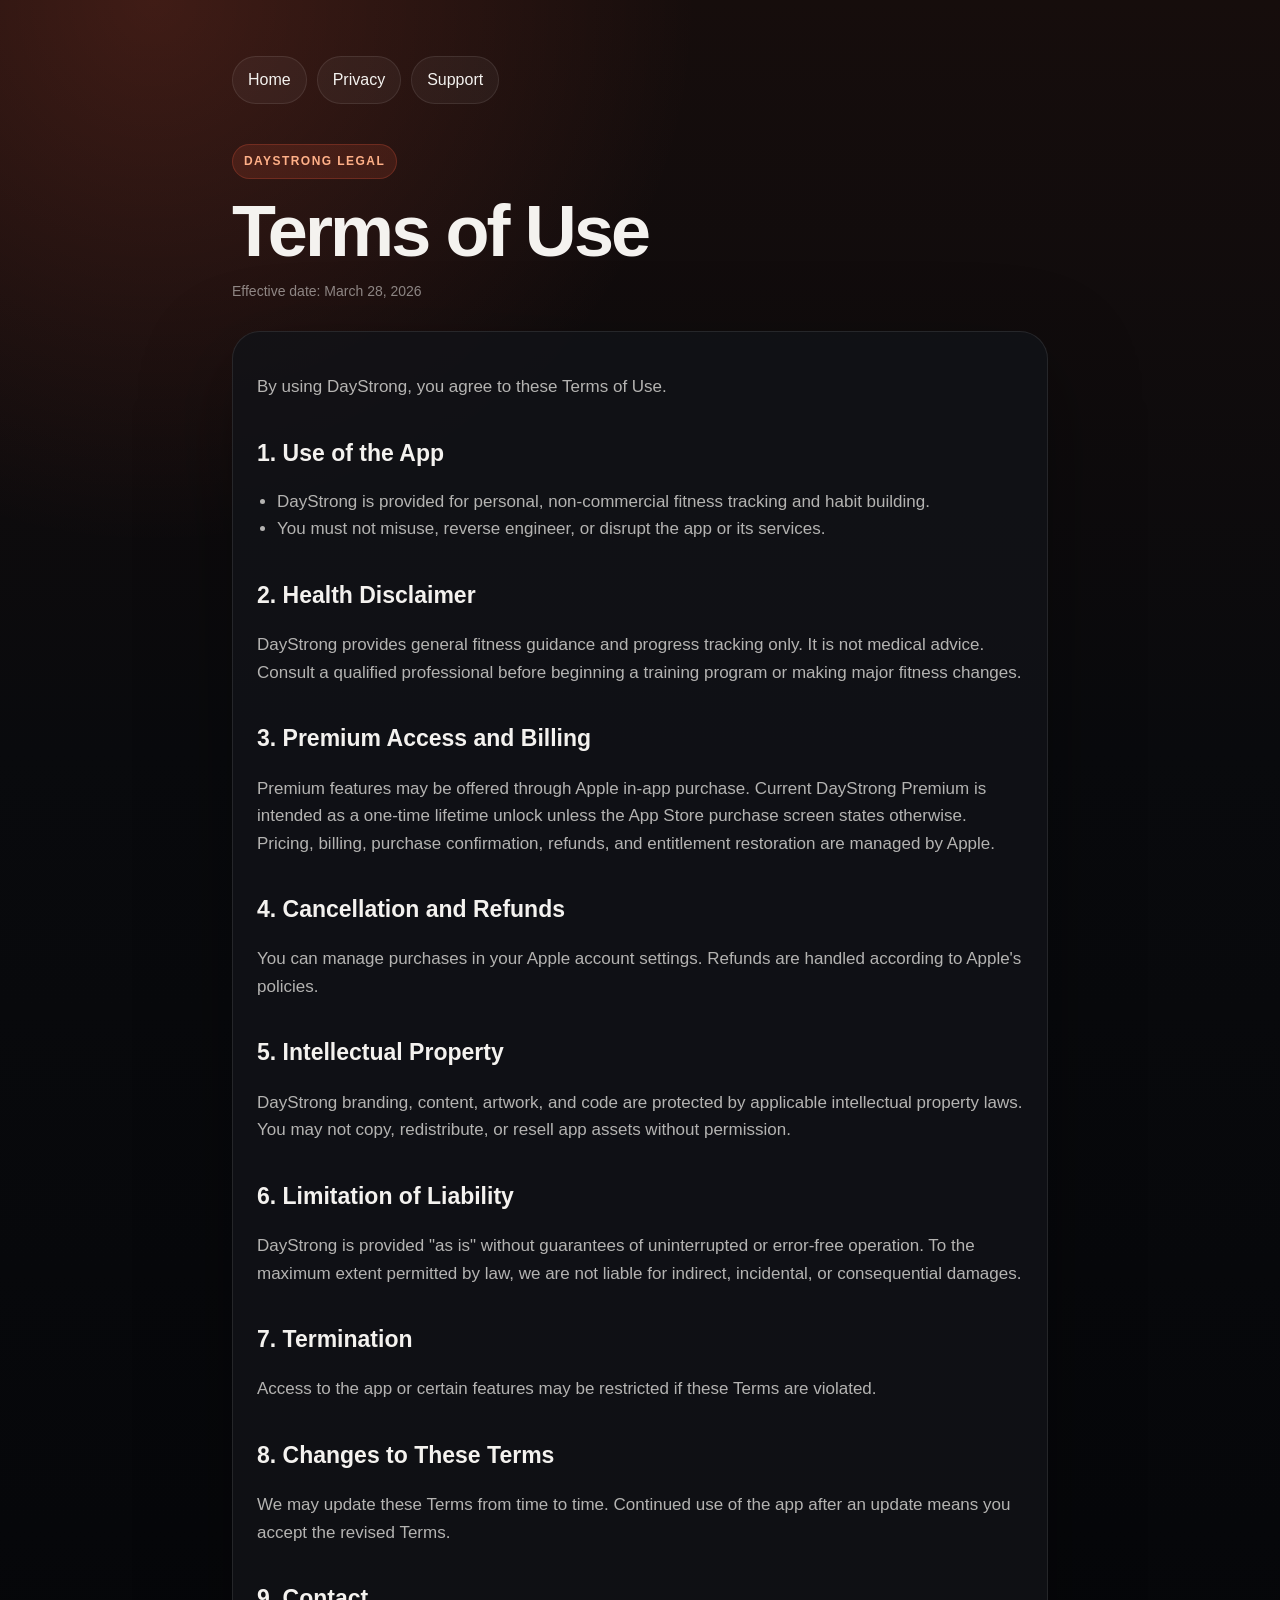
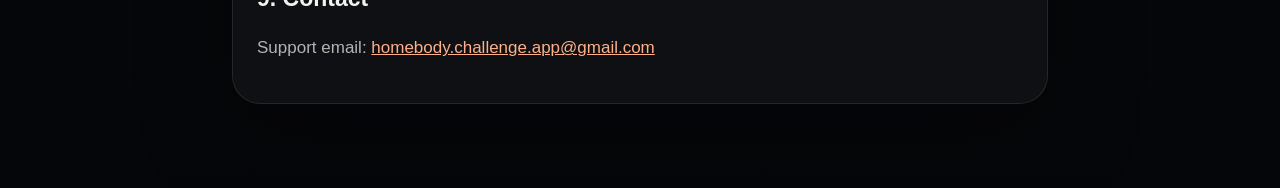
==== terms/index.html @ 83f1c015 "Create DayStrong legal site" ====
<!doctype html>
<html lang="en">
<head>
  <meta charset="utf-8">
  <meta name="viewport" content="width=device-width, initial-scale=1">
  <title>DayStrong Terms of Use</title>
  <link rel="stylesheet" href="../styles.css">
</head>
<body>
  <main>
    <nav aria-label="DayStrong pages">
      <a href="../">Home</a>
      <a href="../privacy/">Privacy</a>
      <a href="../support/">Support</a>
    </nav>
    <span class="eyebrow">DayStrong Legal</span>
    <h1>Terms of Use</h1>
    <p class="meta">Effective date: March 28, 2026</p>
    <div class="card">
      <p>By using DayStrong, you agree to these Terms of Use.</p>
      <h2>1. Use of the App</h2>
      <ul>
        <li>DayStrong is provided for personal, non-commercial fitness tracking and habit building.</li>
        <li>You must not misuse, reverse engineer, or disrupt the app or its services.</li>
      </ul>
      <h2>2. Health Disclaimer</h2>
      <p>DayStrong provides general fitness guidance and progress tracking only. It is not medical advice. Consult a qualified professional before beginning a training program or making major fitness changes.</p>
      <h2>3. Premium Access and Billing</h2>
      <p>Premium features may be offered through Apple in-app purchase. Current DayStrong Premium is intended as a one-time lifetime unlock unless the App Store purchase screen states otherwise. Pricing, billing, purchase confirmation, refunds, and entitlement restoration are managed by Apple.</p>
      <h2>4. Cancellation and Refunds</h2>
      <p>You can manage purchases in your Apple account settings. Refunds are handled according to Apple's policies.</p>
      <h2>5. Intellectual Property</h2>
      <p>DayStrong branding, content, artwork, and code are protected by applicable intellectual property laws. You may not copy, redistribute, or resell app assets without permission.</p>
      <h2>6. Limitation of Liability</h2>
      <p>DayStrong is provided "as is" without guarantees of uninterrupted or error-free operation. To the maximum extent permitted by law, we are not liable for indirect, incidental, or consequential damages.</p>
      <h2>7. Termination</h2>
      <p>Access to the app or certain features may be restricted if these Terms are violated.</p>
      <h2>8. Changes to These Terms</h2>
      <p>We may update these Terms from time to time. Continued use of the app after an update means you accept the revised Terms.</p>
      <h2>9. Contact</h2>
      <p>Support email: <a href="mailto:homebody.challenge.app@gmail.com">homebody.challenge.app@gmail.com</a></p>
    </div>
  </main>
</body>
</html>
---- styles.css ----
:root {
  color-scheme: dark;
  --bg: #090a0d;
  --panel: rgba(18, 19, 24, 0.82);
  --text: #f4f2ef;
  --muted: rgba(244, 242, 239, 0.72);
  --soft: rgba(244, 242, 239, 0.52);
  --accent: #ff6042;
  --accent-soft: #ffb088;
  --line: rgba(255, 255, 255, 0.09);
}

* {
  box-sizing: border-box;
}

body {
  margin: 0;
  min-height: 100vh;
  font-family: -apple-system, BlinkMacSystemFont, "SF Pro Text", "Helvetica Neue", Arial, sans-serif;
  background:
    radial-gradient(circle at 12% 0%, rgba(255, 96, 66, 0.18), transparent 34rem),
    linear-gradient(180deg, #160d0c 0%, var(--bg) 42%, #050609 100%);
  color: var(--text);
  line-height: 1.62;
}

main {
  width: min(860px, 100%);
  margin: 0 auto;
  padding: 56px 22px 84px;
}

nav {
  display: flex;
  flex-wrap: wrap;
  gap: 10px;
  margin-bottom: 40px;
}

a {
  color: var(--accent-soft);
}

nav a,
.button {
  min-height: 44px;
  display: inline-flex;
  align-items: center;
  justify-content: center;
  border: 1px solid var(--line);
  border-radius: 999px;
  padding: 10px 15px;
  color: var(--text);
  text-decoration: none;
  background: rgba(255, 255, 255, 0.045);
}

.button.primary {
  background: linear-gradient(135deg, var(--accent), #ff835f);
  border-color: transparent;
  color: #fff;
  font-weight: 800;
}

.eyebrow {
  display: inline-flex;
  border-radius: 999px;
  padding: 7px 11px;
  color: var(--accent-soft);
  background: rgba(255, 96, 66, 0.13);
  border: 1px solid rgba(255, 96, 66, 0.22);
  font-size: 12px;
  font-weight: 800;
  letter-spacing: 0.12em;
  text-transform: uppercase;
}

h1 {
  max-width: 780px;
  margin: 18px 0 12px;
  font-size: clamp(38px, 8vw, 72px);
  line-height: 0.96;
  letter-spacing: -0.04em;
}

h2 {
  margin: 34px 0 8px;
  font-size: 23px;
}

p,
li {
  color: var(--muted);
  font-size: 17px;
}

ul {
  padding-left: 20px;
}

.meta {
  color: var(--soft);
  font-size: 14px;
}

.card {
  margin-top: 28px;
  padding: 24px;
  border: 1px solid var(--line);
  border-radius: 28px;
  background: var(--panel);
  box-shadow: 0 30px 90px rgba(0, 0, 0, 0.34);
}

.grid {
  display: grid;
  grid-template-columns: repeat(auto-fit, minmax(220px, 1fr));
  gap: 14px;
}

.tile {
  border: 1px solid var(--line);
  border-radius: 22px;
  padding: 18px;
  background: rgba(255, 255, 255, 0.04);
}

.tile strong {
  display: block;
  color: var(--text);
  font-size: 18px;
}

@media (max-width: 430px) {
  main {
    padding-top: 34px;
  }

  .card {
    padding: 20px;
    border-radius: 24px;
  }
}
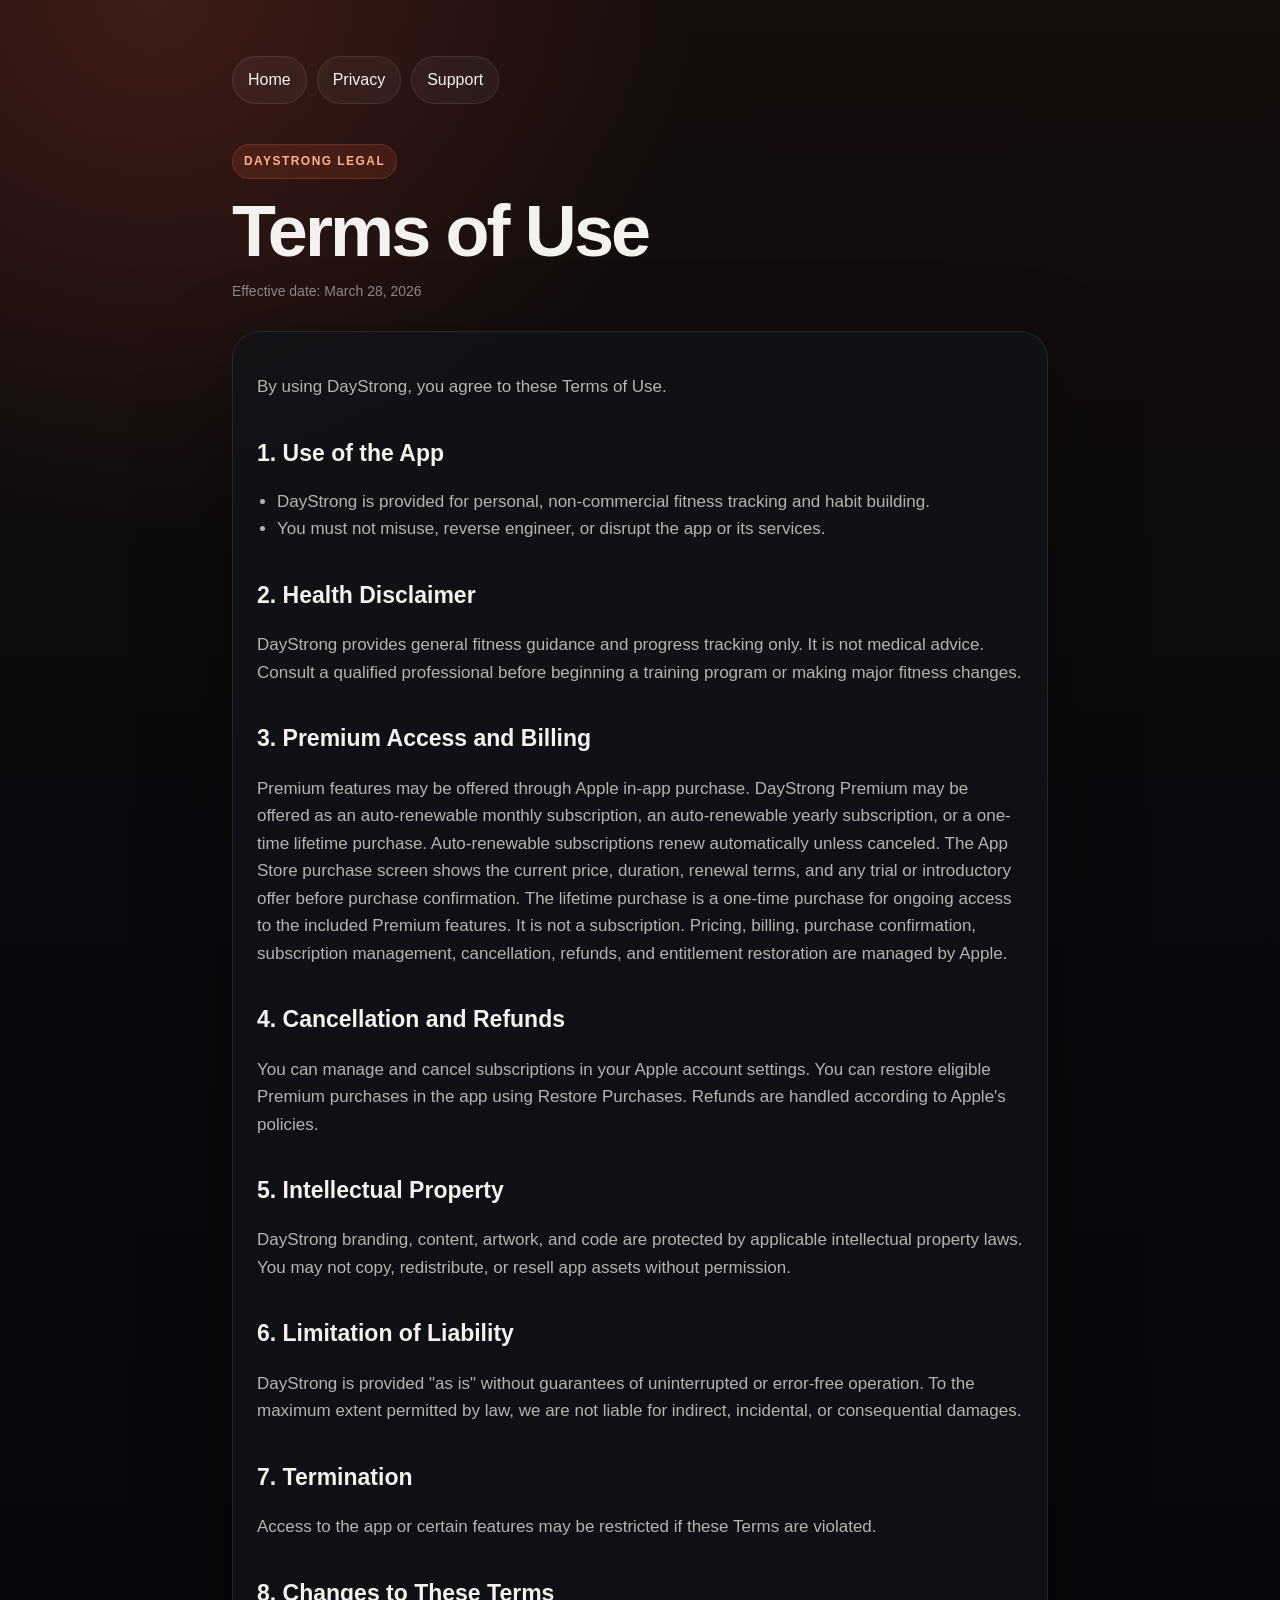
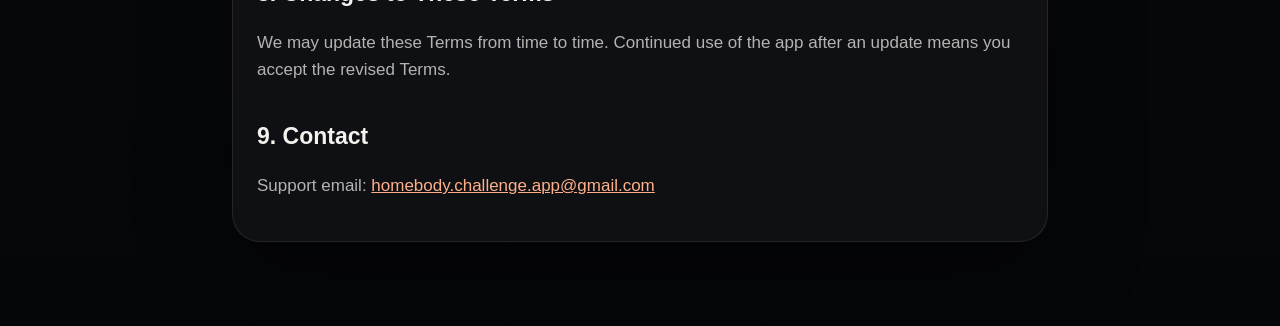
==== commit 7932dbef: "docs: align subscription terms with DayStrong monthly yearly and lifetime products" ====
--- a/terms/index.html
+++ b/terms/index.html
@@ -26,9 +26,9 @@
       <h2>2. Health Disclaimer</h2>
       <p>DayStrong provides general fitness guidance and progress tracking only. It is not medical advice. Consult a qualified professional before beginning a training program or making major fitness changes.</p>
       <h2>3. Premium Access and Billing</h2>
-      <p>Premium features may be offered through Apple in-app purchase. Current DayStrong Premium is intended as a one-time lifetime unlock unless the App Store purchase screen states otherwise. Pricing, billing, purchase confirmation, refunds, and entitlement restoration are managed by Apple.</p>
+      <p>Premium features may be offered through Apple in-app purchase. DayStrong Premium may be offered as an auto-renewable monthly subscription, an auto-renewable yearly subscription, or a one-time lifetime purchase. Auto-renewable subscriptions renew automatically unless canceled. The App Store purchase screen shows the current price, duration, renewal terms, and any trial or introductory offer before purchase confirmation. The lifetime purchase is a one-time purchase for ongoing access to the included Premium features. It is not a subscription. Pricing, billing, purchase confirmation, subscription management, cancellation, refunds, and entitlement restoration are managed by Apple.</p>
       <h2>4. Cancellation and Refunds</h2>
-      <p>You can manage purchases in your Apple account settings. Refunds are handled according to Apple's policies.</p>
+      <p>You can manage and cancel subscriptions in your Apple account settings. You can restore eligible Premium purchases in the app using Restore Purchases. Refunds are handled according to Apple's policies.</p>
       <h2>5. Intellectual Property</h2>
       <p>DayStrong branding, content, artwork, and code are protected by applicable intellectual property laws. You may not copy, redistribute, or resell app assets without permission.</p>
       <h2>6. Limitation of Liability</h2>
